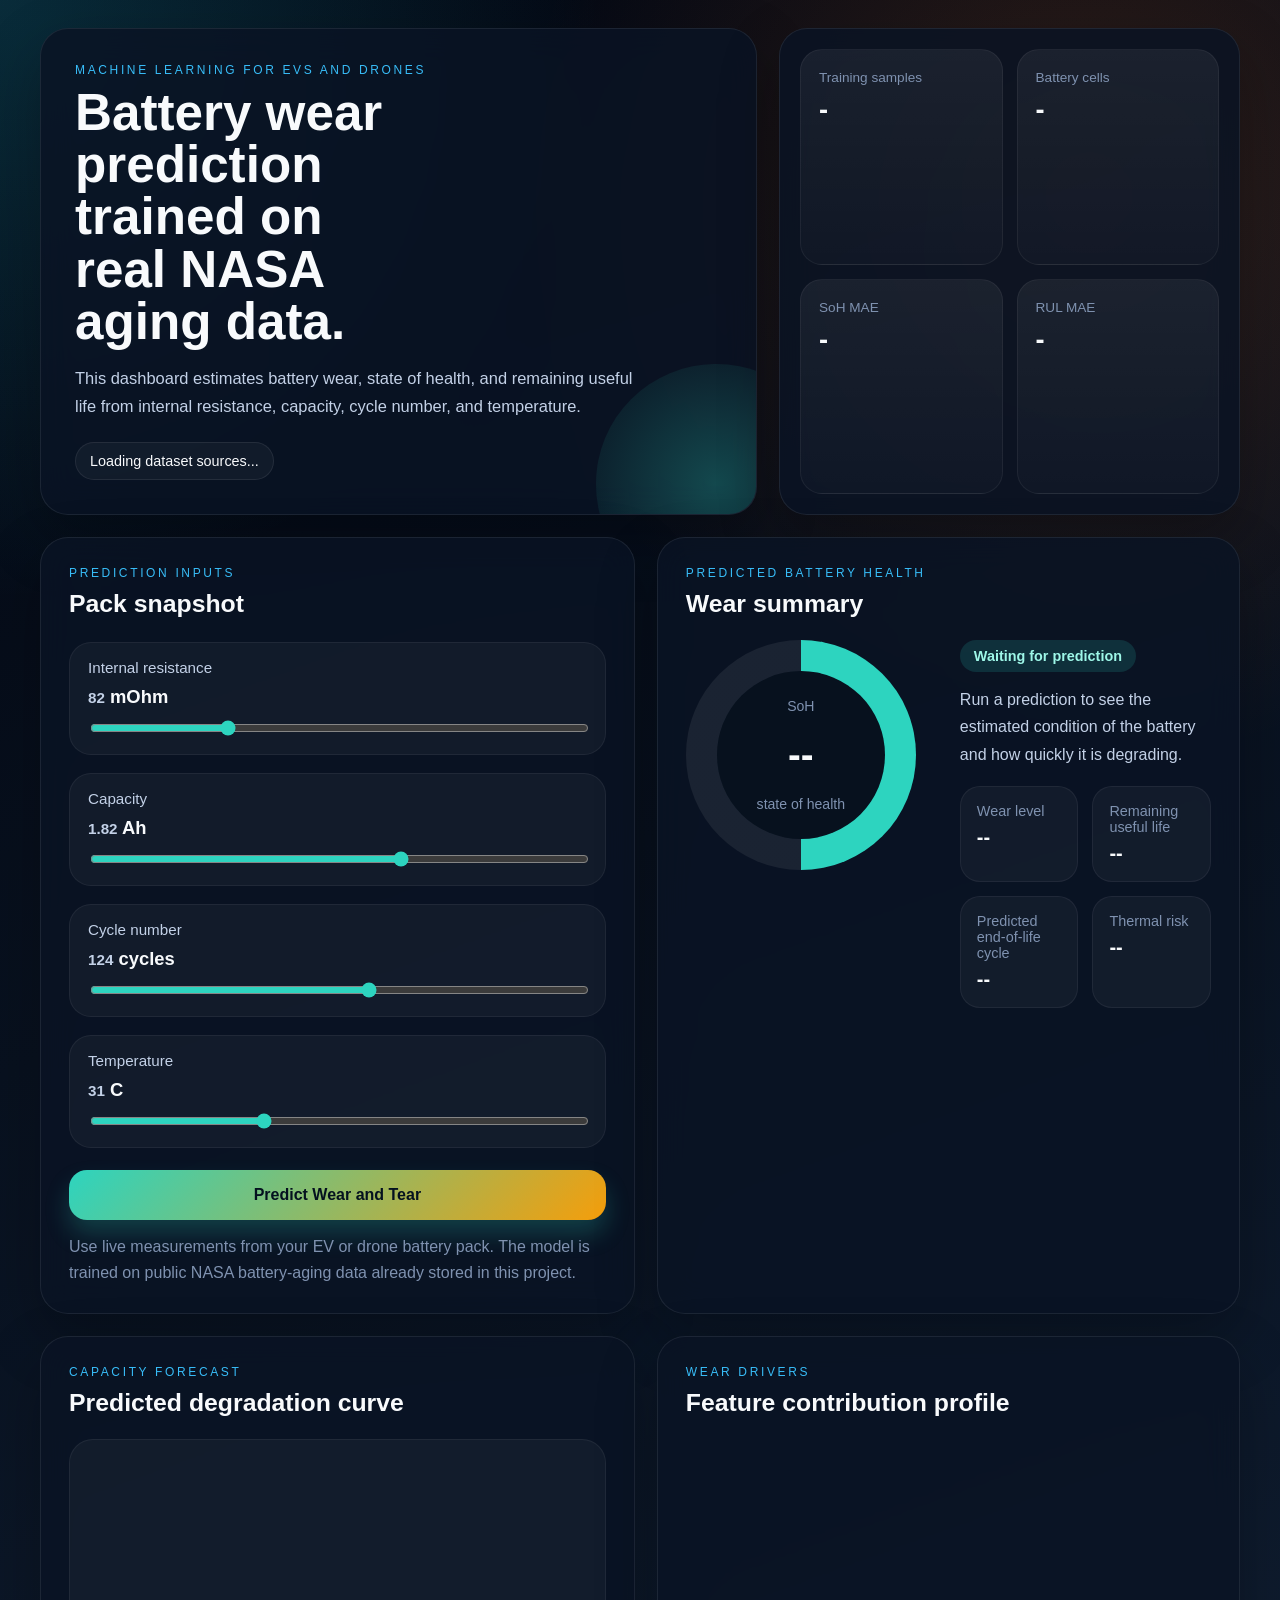
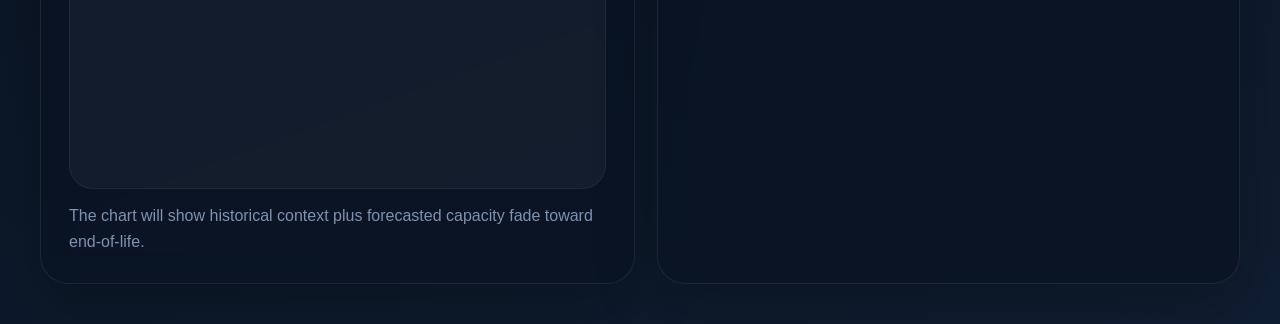
==== index.html @ 57dd6e6f "Add files via upload" ====
<!DOCTYPE html>
<html lang="en">
<head>
  <meta charset="UTF-8">
  <meta name="viewport" content="width=device-width, initial-scale=1.0">
  <title>Battery Degradation Predictor</title>
  <link rel="stylesheet" href="/styles.css">
</head>
<body>
  <div class="page-shell">
    <header class="hero">
      <div class="hero-copy">
        <p class="eyebrow">Machine Learning for EVs and Drones</p>
        <h1>Battery wear prediction trained on real NASA aging data.</h1>
        <p class="hero-text">
          This dashboard estimates battery wear, state of health, and remaining useful life
          from internal resistance, capacity, cycle number, and temperature.
        </p>
        <div class="hero-chips" id="source-chips">
          <span class="chip">Loading dataset sources...</span>
        </div>
      </div>
      <div class="hero-panel">
        <div class="stat-card">
          <span class="stat-label">Training samples</span>
          <strong id="sample-count">-</strong>
        </div>
        <div class="stat-card">
          <span class="stat-label">Battery cells</span>
          <strong id="battery-count">-</strong>
        </div>
        <div class="stat-card">
          <span class="stat-label">SoH MAE</span>
          <strong id="soh-metric">-</strong>
        </div>
        <div class="stat-card">
          <span class="stat-label">RUL MAE</span>
          <strong id="rul-metric">-</strong>
        </div>
      </div>
    </header>

    <main class="dashboard">
      <section class="panel input-panel">
        <div class="panel-head">
          <p class="panel-kicker">Prediction Inputs</p>
          <h2>Pack snapshot</h2>
        </div>

        <div class="field-grid">
          <label class="field">
            <span>Internal resistance</span>
            <strong><span id="ir-display">82</span> mOhm</strong>
            <input id="internal-resistance" type="range" min="20" max="250" step="1" value="82">
          </label>

          <label class="field">
            <span>Capacity</span>
            <strong><span id="capacity-display">1.82</span> Ah</strong>
            <input id="capacity" type="range" min="1.35" max="2.10" step="0.01" value="1.82">
          </label>

          <label class="field">
            <span>Cycle number</span>
            <strong><span id="cycle-display">124</span> cycles</strong>
            <input id="cycle-number" type="range" min="1" max="220" step="1" value="124">
          </label>

          <label class="field">
            <span>Temperature</span>
            <strong><span id="temperature-display">31</span> C</strong>
            <input id="temperature" type="range" min="20" max="52" step="1" value="31">
          </label>
        </div>

        <button class="predict-button" id="predict-button">Predict Wear and Tear</button>
        <p class="input-note">
          Use live measurements from your EV or drone battery pack. The model is trained on public
          NASA battery-aging data already stored in this project.
        </p>
      </section>

      <section class="panel result-panel">
        <div class="panel-head">
          <p class="panel-kicker">Predicted Battery Health</p>
          <h2>Wear summary</h2>
        </div>

        <div class="summary-row">
          <div class="health-ring">
            <div class="health-ring-inner">
              <span class="health-label">SoH</span>
              <strong id="soh-value">--</strong>
              <span class="health-sub">state of health</span>
            </div>
          </div>

          <div class="summary-copy">
            <span class="badge" id="health-badge">Waiting for prediction</span>
            <p id="health-text">
              Run a prediction to see the estimated condition of the battery and how quickly it is degrading.
            </p>
            <div class="summary-metrics">
              <div class="metric-tile">
                <span>Wear level</span>
                <strong id="wear-value">--</strong>
              </div>
              <div class="metric-tile">
                <span>Remaining useful life</span>
                <strong id="rul-value">--</strong>
              </div>
              <div class="metric-tile">
                <span>Predicted end-of-life cycle</span>
                <strong id="eol-value">--</strong>
              </div>
              <div class="metric-tile">
                <span>Thermal risk</span>
                <strong id="thermal-value">--</strong>
              </div>
            </div>
          </div>
        </div>
      </section>

      <section class="panel chart-panel">
        <div class="panel-head">
          <p class="panel-kicker">Capacity Forecast</p>
          <h2>Predicted degradation curve</h2>
        </div>
        <div class="chart-card">
          <svg id="forecast-chart" viewBox="0 0 760 320" preserveAspectRatio="none"></svg>
        </div>
        <p class="chart-note" id="forecast-note">
          The chart will show historical context plus forecasted capacity fade toward end-of-life.
        </p>
      </section>

      <section class="panel chart-panel">
        <div class="panel-head">
          <p class="panel-kicker">Wear Drivers</p>
          <h2>Feature contribution profile</h2>
        </div>
        <div id="contribution-list" class="contribution-list"></div>
      </section>
    </main>
  </div>

  <script src="/app.js"></script>
</body>
</html>
---- styles.css ----
:root {
  --bg: #08111f;
  --panel: rgba(10, 20, 36, 0.84);
  --panel-border: rgba(255, 255, 255, 0.08);
  --text: #f8fafc;
  --muted: #c3d1e7;
  --subtle: #7f92b0;
  --teal: #2dd4bf;
  --cyan: #38bdf8;
  --amber: #f59e0b;
  --orange: #f97316;
  --red: #ef4444;
  --shadow: 0 24px 60px rgba(0, 0, 0, 0.26);
}

* {
  box-sizing: border-box;
}

html,
body {
  margin: 0;
  min-height: 100%;
}

body {
  font-family: Aptos, "Segoe UI Variable", Bahnschrift, "Trebuchet MS", sans-serif;
  color: var(--text);
  background:
    radial-gradient(circle at top left, rgba(34, 211, 238, 0.18), transparent 26%),
    radial-gradient(circle at 85% 10%, rgba(249, 115, 22, 0.17), transparent 28%),
    linear-gradient(160deg, #030712 0%, #08111f 45%, #101e32 100%);
}

.page-shell {
  width: min(1200px, calc(100% - 32px));
  margin: 0 auto;
  padding: 28px 0 40px;
}

.hero {
  display: grid;
  grid-template-columns: 1.4fr 0.9fr;
  gap: 22px;
  align-items: stretch;
  margin-bottom: 22px;
}

.hero-copy,
.hero-panel,
.panel {
  background: var(--panel);
  border: 1px solid var(--panel-border);
  border-radius: 28px;
  box-shadow: var(--shadow);
  backdrop-filter: blur(16px);
}

.hero-copy {
  padding: 34px;
  position: relative;
  overflow: hidden;
}

.hero-copy::after {
  content: "";
  position: absolute;
  inset: auto -80px -90px auto;
  width: 240px;
  height: 240px;
  border-radius: 50%;
  background: radial-gradient(circle, rgba(45, 212, 191, 0.28), rgba(45, 212, 191, 0));
}

.eyebrow,
.panel-kicker {
  font-size: 12px;
  letter-spacing: 0.22em;
  text-transform: uppercase;
  color: var(--cyan);
  margin: 0 0 10px;
}

h1,
h2,
p {
  margin: 0;
}

h1 {
  font-size: clamp(2rem, 4vw, 3.4rem);
  line-height: 1.02;
  max-width: 11ch;
}

.hero-text {
  margin-top: 16px;
  max-width: 62ch;
  color: var(--muted);
  font-size: 1.03rem;
  line-height: 1.7;
}

.hero-chips {
  display: flex;
  flex-wrap: wrap;
  gap: 10px;
  margin-top: 22px;
}

.chip {
  border: 1px solid rgba(255, 255, 255, 0.08);
  background: rgba(255, 255, 255, 0.04);
  color: var(--text);
  padding: 10px 14px;
  border-radius: 999px;
  font-size: 0.9rem;
}

.hero-panel {
  display: grid;
  grid-template-columns: 1fr 1fr;
  gap: 14px;
  padding: 20px;
}

.stat-card {
  border-radius: 22px;
  padding: 18px;
  background: linear-gradient(180deg, rgba(255, 255, 255, 0.06), rgba(255, 255, 255, 0.02));
  border: 1px solid rgba(255, 255, 255, 0.06);
}

.stat-card strong {
  display: block;
  font-size: 1.7rem;
  margin-top: 8px;
}

.stat-label {
  color: var(--subtle);
  font-size: 0.85rem;
}

.dashboard {
  display: grid;
  grid-template-columns: 1.02fr 1fr;
  gap: 22px;
}

.panel {
  padding: 28px;
}

.input-panel,
.result-panel {
  min-height: 420px;
}

.chart-panel {
  min-height: 360px;
}

.panel-head h2 {
  font-size: 1.55rem;
}

.field-grid {
  display: grid;
  gap: 18px;
  margin-top: 24px;
}

.field {
  display: grid;
  gap: 10px;
  padding: 16px 18px;
  border-radius: 22px;
  background: rgba(255, 255, 255, 0.04);
  border: 1px solid rgba(255, 255, 255, 0.06);
}

.field span {
  color: var(--muted);
  font-size: 0.95rem;
}

.field strong {
  font-size: 1.15rem;
}

input[type="range"] {
  width: 100%;
  accent-color: var(--teal);
}

.predict-button {
  margin-top: 22px;
  width: 100%;
  border: none;
  border-radius: 18px;
  padding: 16px 18px;
  font-size: 1rem;
  font-weight: 700;
  color: #04111f;
  cursor: pointer;
  background: linear-gradient(135deg, var(--teal), var(--amber));
  box-shadow: 0 14px 24px rgba(45, 212, 191, 0.22);
}

.predict-button:hover {
  filter: brightness(1.04);
}

.input-note,
.chart-note {
  margin-top: 14px;
  color: var(--subtle);
  line-height: 1.6;
}

.summary-row {
  display: grid;
  grid-template-columns: 250px 1fr;
  gap: 24px;
  margin-top: 22px;
}

.health-ring {
  width: 230px;
  height: 230px;
  border-radius: 50%;
  background: conic-gradient(var(--teal) 0deg, var(--teal) 180deg, rgba(255, 255, 255, 0.07) 180deg);
  display: grid;
  place-items: center;
  transition: background 300ms ease;
}

.health-ring-inner {
  width: 168px;
  height: 168px;
  border-radius: 50%;
  background: #07111e;
  display: grid;
  place-items: center;
  text-align: center;
  padding: 20px;
}

.health-label,
.health-sub {
  color: var(--subtle);
  font-size: 0.88rem;
}

#soh-value {
  font-size: 2.4rem;
  margin: 6px 0;
}

.badge {
  display: inline-flex;
  align-items: center;
  padding: 8px 14px;
  border-radius: 999px;
  font-size: 0.9rem;
  font-weight: 700;
  margin-bottom: 14px;
  background: rgba(45, 212, 191, 0.15);
  color: #9ef7e8;
}

.summary-copy p {
  color: var(--muted);
  line-height: 1.7;
}

.summary-metrics {
  display: grid;
  grid-template-columns: 1fr 1fr;
  gap: 14px;
  margin-top: 18px;
}

.metric-tile {
  padding: 16px;
  border-radius: 20px;
  background: rgba(255, 255, 255, 0.04);
  border: 1px solid rgba(255, 255, 255, 0.06);
}

.metric-tile span {
  display: block;
  color: var(--subtle);
  font-size: 0.9rem;
}

.metric-tile strong {
  display: block;
  margin-top: 7px;
  font-size: 1.25rem;
}

.chart-card {
  margin-top: 22px;
  padding: 12px;
  border-radius: 24px;
  background: rgba(255, 255, 255, 0.04);
  border: 1px solid rgba(255, 255, 255, 0.06);
}

#forecast-chart {
  width: 100%;
  height: 320px;
}

.contribution-list {
  display: grid;
  gap: 14px;
  margin-top: 24px;
}

.contribution-item {
  border-radius: 20px;
  padding: 14px 16px;
  background: rgba(255, 255, 255, 0.04);
  border: 1px solid rgba(255, 255, 255, 0.06);
}

.contribution-top {
  display: flex;
  justify-content: space-between;
  gap: 12px;
  margin-bottom: 10px;
}

.contribution-top span {
  color: var(--muted);
}

.contribution-bar {
  height: 11px;
  border-radius: 999px;
  background: rgba(255, 255, 255, 0.08);
  overflow: hidden;
}

.contribution-fill {
  height: 100%;
  border-radius: inherit;
}

@media (max-width: 1024px) {
  .hero,
  .dashboard {
    grid-template-columns: 1fr;
  }

  .summary-row {
    grid-template-columns: 1fr;
    justify-items: center;
  }

  .summary-copy {
    width: 100%;
  }
}

@media (max-width: 640px) {
  .page-shell {
    width: min(100% - 20px, 1200px);
    padding-top: 18px;
  }

  .hero-copy,
  .hero-panel,
  .panel {
    border-radius: 24px;
  }

  .hero-panel,
  .summary-metrics {
    grid-template-columns: 1fr;
  }

  .health-ring {
    width: 200px;
    height: 200px;
  }

  .health-ring-inner {
    width: 146px;
    height: 146px;
  }
}
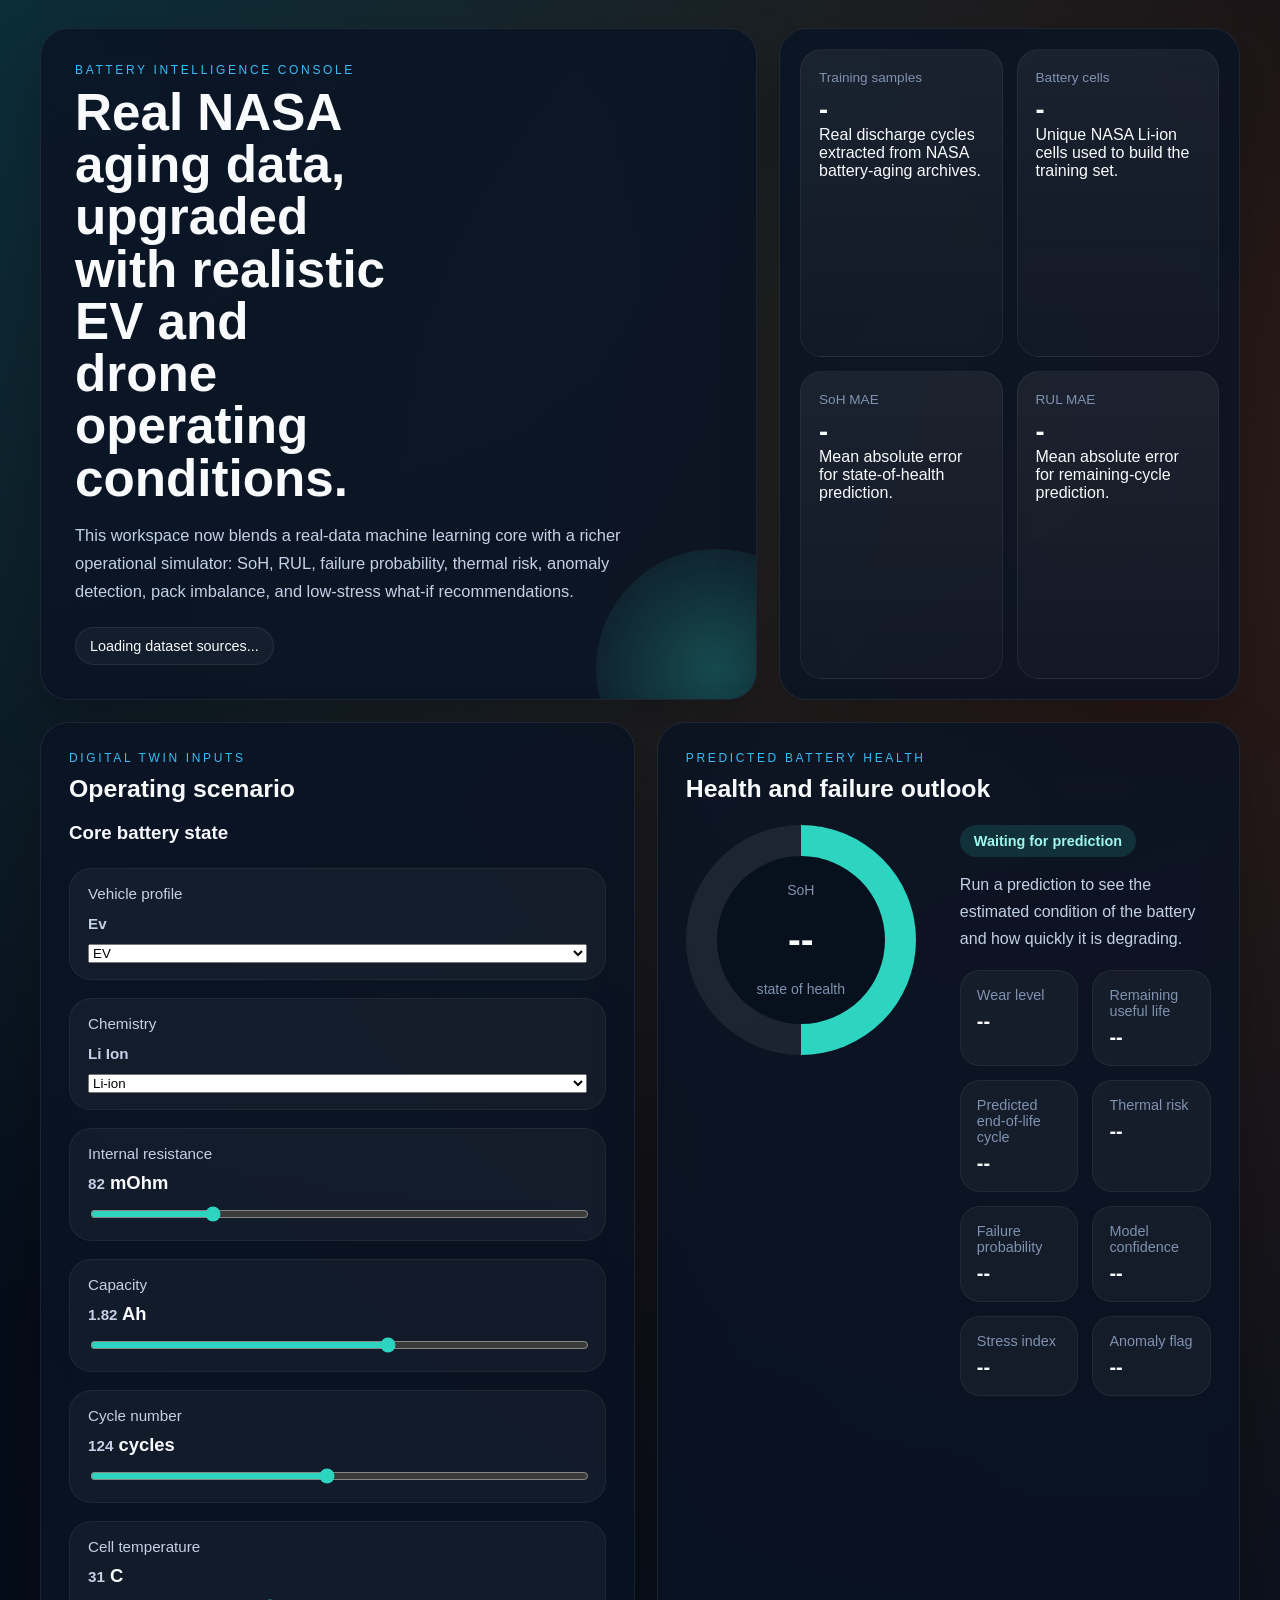
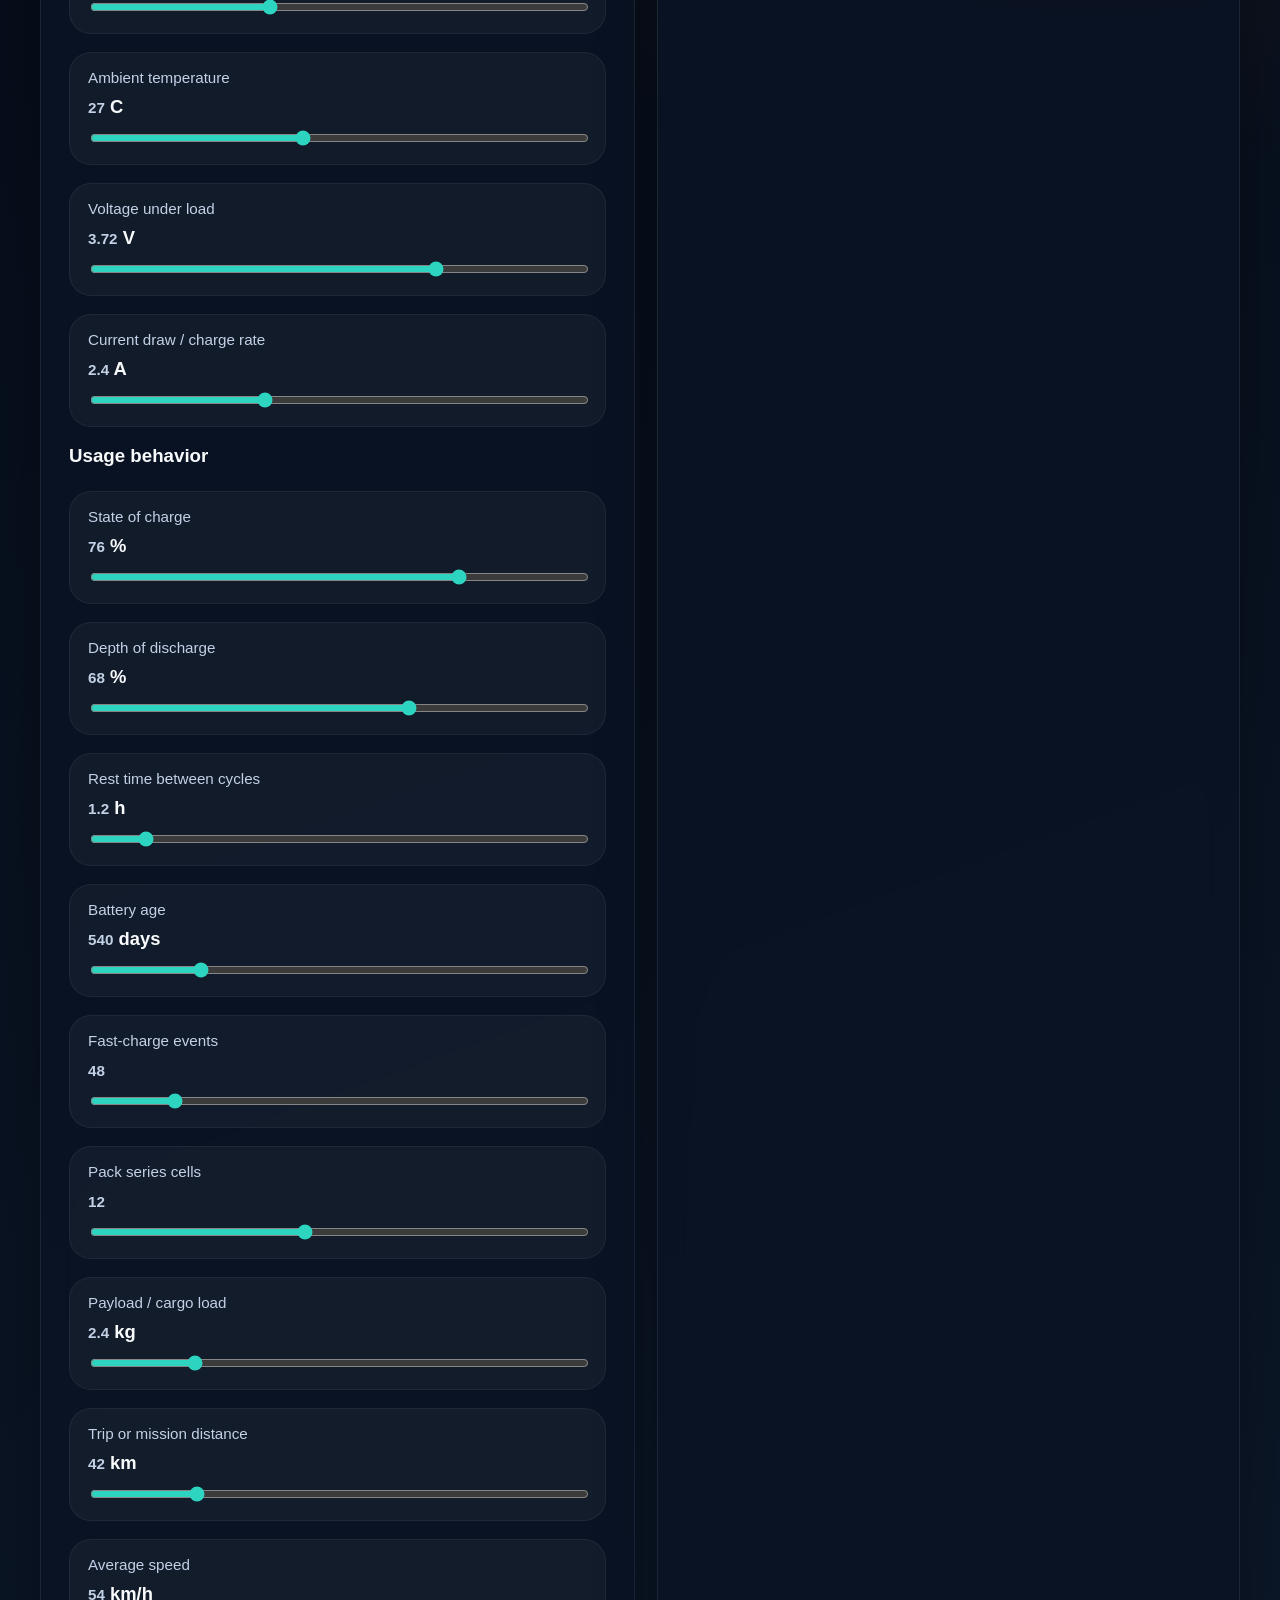
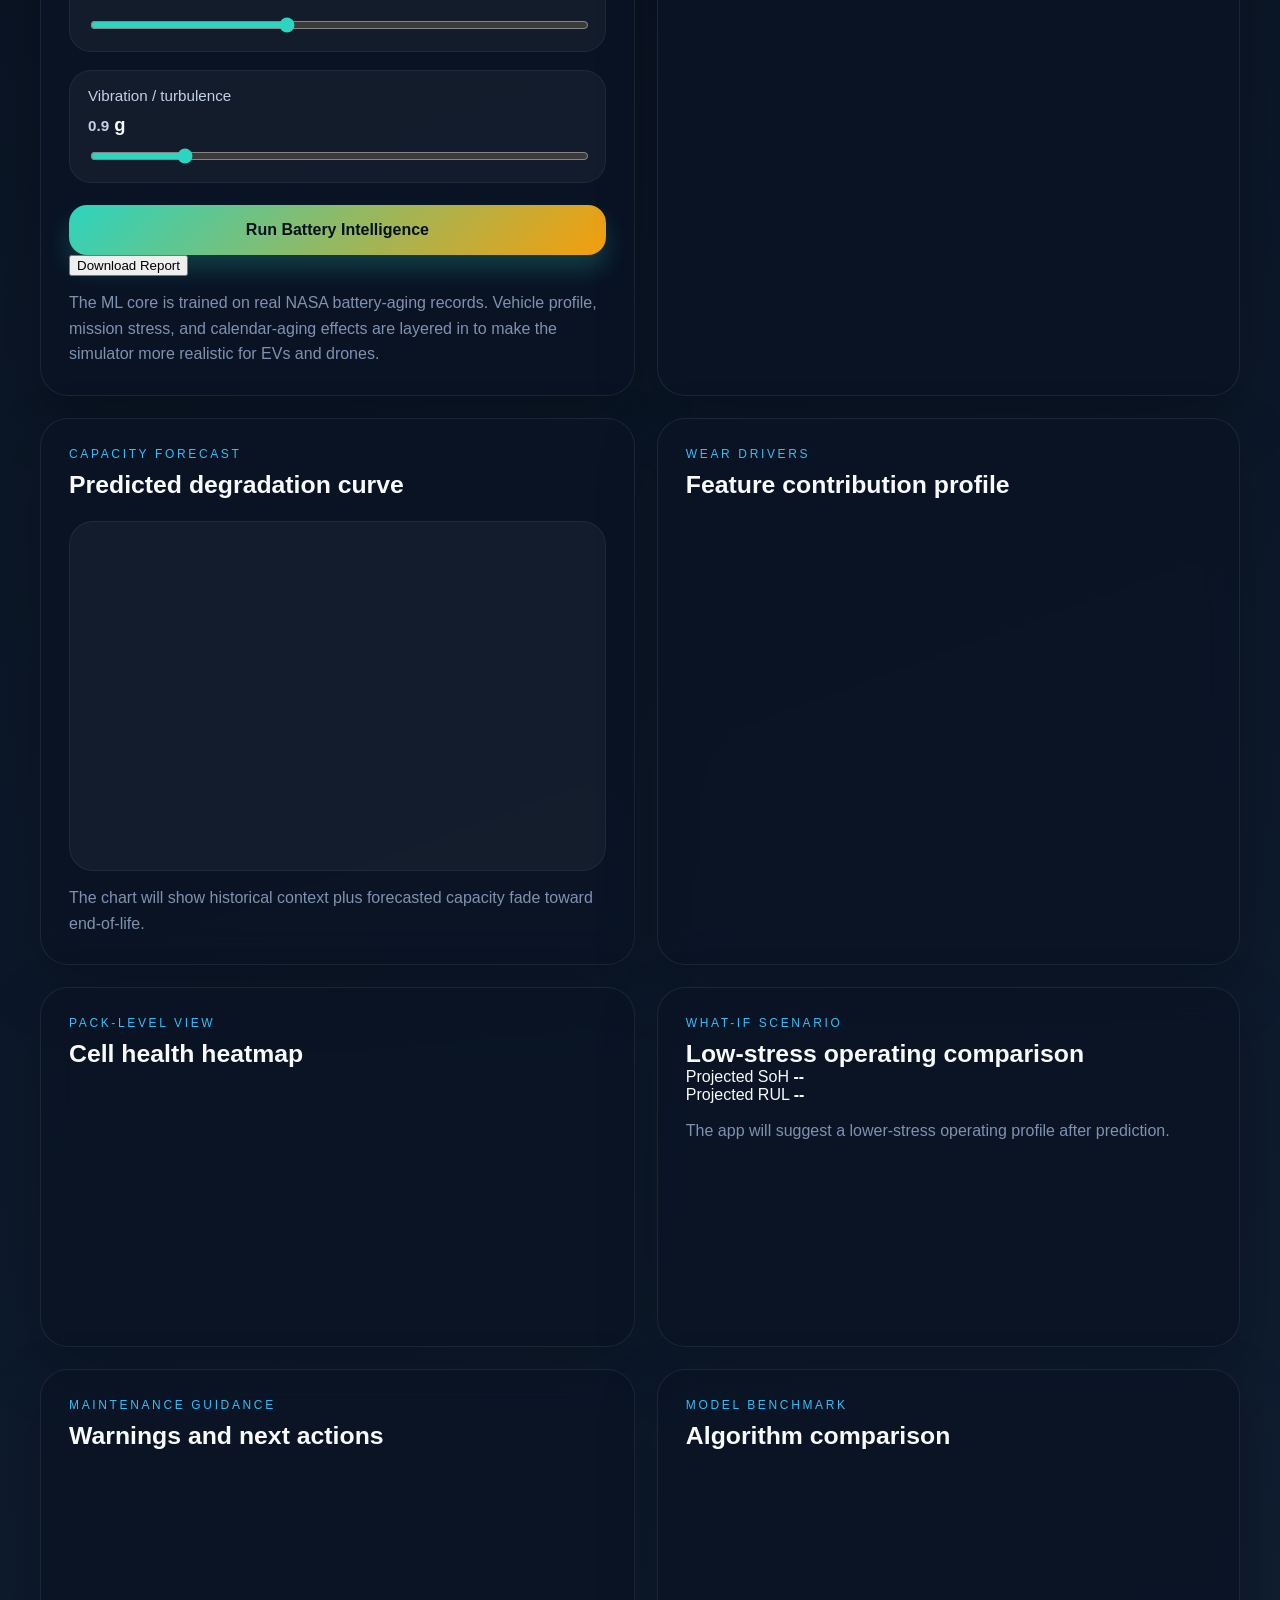
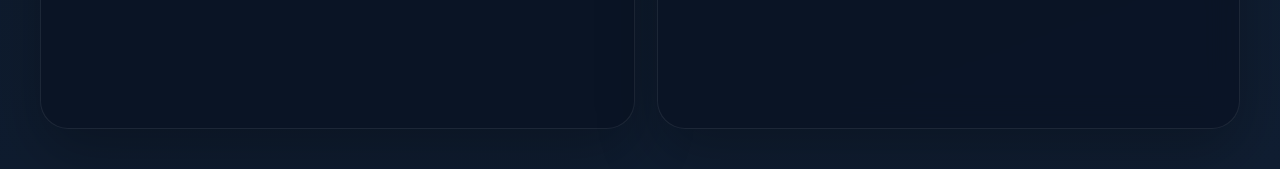
==== commit 61c7c5c5: "Update index.html" ====
--- a/index.html
+++ b/index.html
@@ -3,18 +3,18 @@
 <head>
   <meta charset="UTF-8">
   <meta name="viewport" content="width=device-width, initial-scale=1.0">
-  <title>Battery Degradation Predictor</title>
-  <link rel="stylesheet" href="/styles.css">
+  <title>Battery Intelligence Console</title>
+  <link rel="stylesheet" href="styles.css?v=20260406b">
 </head>
 <body>
   <div class="page-shell">
     <header class="hero">
       <div class="hero-copy">
-        <p class="eyebrow">Machine Learning for EVs and Drones</p>
-        <h1>Battery wear prediction trained on real NASA aging data.</h1>
+        <p class="eyebrow">Battery Intelligence Console</p>
+        <h1>Real NASA aging data, upgraded with realistic EV and drone operating conditions.</h1>
         <p class="hero-text">
-          This dashboard estimates battery wear, state of health, and remaining useful life
-          from internal resistance, capacity, cycle number, and temperature.
+          This workspace now blends a real-data machine learning core with a richer operational simulator:
+          SoH, RUL, failure probability, thermal risk, anomaly detection, pack imbalance, and low-stress what-if recommendations.
         </p>
         <div class="hero-chips" id="source-chips">
           <span class="chip">Loading dataset sources...</span>
@@ -24,66 +24,177 @@
         <div class="stat-card">
           <span class="stat-label">Training samples</span>
           <strong id="sample-count">-</strong>
+          <p class="stat-detail" id="sample-detail">Real discharge cycles extracted from NASA battery-aging archives.</p>
         </div>
         <div class="stat-card">
           <span class="stat-label">Battery cells</span>
           <strong id="battery-count">-</strong>
+          <p class="stat-detail" id="battery-detail">Unique NASA Li-ion cells used to build the training set.</p>
         </div>
         <div class="stat-card">
           <span class="stat-label">SoH MAE</span>
           <strong id="soh-metric">-</strong>
+          <p class="stat-detail" id="soh-detail">Mean absolute error for state-of-health prediction.</p>
         </div>
         <div class="stat-card">
           <span class="stat-label">RUL MAE</span>
           <strong id="rul-metric">-</strong>
+          <p class="stat-detail" id="rul-detail">Mean absolute error for remaining-cycle prediction.</p>
         </div>
       </div>
     </header>
 
     <main class="dashboard">
-      <section class="panel input-panel">
-        <div class="panel-head">
-          <p class="panel-kicker">Prediction Inputs</p>
-          <h2>Pack snapshot</h2>
-        </div>
-
-        <div class="field-grid">
-          <label class="field">
-            <span>Internal resistance</span>
-            <strong><span id="ir-display">82</span> mOhm</strong>
-            <input id="internal-resistance" type="range" min="20" max="250" step="1" value="82">
-          </label>
-
-          <label class="field">
-            <span>Capacity</span>
-            <strong><span id="capacity-display">1.82</span> Ah</strong>
-            <input id="capacity" type="range" min="1.35" max="2.10" step="0.01" value="1.82">
-          </label>
-
-          <label class="field">
-            <span>Cycle number</span>
-            <strong><span id="cycle-display">124</span> cycles</strong>
-            <input id="cycle-number" type="range" min="1" max="220" step="1" value="124">
-          </label>
-
-          <label class="field">
-            <span>Temperature</span>
-            <strong><span id="temperature-display">31</span> C</strong>
-            <input id="temperature" type="range" min="20" max="52" step="1" value="31">
-          </label>
-        </div>
-
-        <button class="predict-button" id="predict-button">Predict Wear and Tear</button>
-        <p class="input-note">
-          Use live measurements from your EV or drone battery pack. The model is trained on public
-          NASA battery-aging data already stored in this project.
-        </p>
+      <section class="panel input-panel wide-panel">
+        <div class="panel-head">
+          <p class="panel-kicker">Digital Twin Inputs</p>
+          <h2>Operating scenario</h2>
+        </div>
+
+        <div class="cluster-grid">
+          <div class="subpanel">
+            <h3>Core battery state</h3>
+            <div class="field-grid">
+              <label class="field">
+                <span>Vehicle profile</span>
+                <strong><span id="vehicle-type-display">EV</span></strong>
+                <select id="vehicle-type">
+                  <option value="ev">EV</option>
+                  <option value="drone">Drone</option>
+                </select>
+              </label>
+
+              <label class="field">
+                <span>Chemistry</span>
+                <strong><span id="chemistry-display">Li-ion</span></strong>
+                <select id="chemistry">
+                  <option value="li-ion">Li-ion</option>
+                  <option value="lipo">LiPo</option>
+                  <option value="lfp">LFP</option>
+                </select>
+              </label>
+
+              <label class="field">
+                <span>Internal resistance</span>
+                <strong><span id="ir-display">82</span> mOhm</strong>
+                <input id="internal-resistance" type="range" min="20" max="280" step="1" value="82">
+              </label>
+
+              <label class="field">
+                <span>Capacity</span>
+                <strong><span id="capacity-display">1.82</span> Ah</strong>
+                <input id="capacity" type="range" min="1.1" max="2.3" step="0.01" value="1.82">
+              </label>
+
+              <label class="field">
+                <span>Cycle number</span>
+                <strong><span id="cycle-display">124</span> cycles</strong>
+                <input id="cycle-number" type="range" min="1" max="260" step="1" value="124">
+              </label>
+
+              <label class="field">
+                <span>Cell temperature</span>
+                <strong><span id="temperature-display">31</span> C</strong>
+                <input id="temperature" type="range" min="15" max="60" step="1" value="31">
+              </label>
+
+              <label class="field">
+                <span>Ambient temperature</span>
+                <strong><span id="ambient-display">27</span> C</strong>
+                <input id="ambient-temperature" type="range" min="10" max="50" step="1" value="27">
+              </label>
+
+              <label class="field">
+                <span>Voltage under load</span>
+                <strong><span id="voltage-display">3.72</span> V</strong>
+                <input id="voltage" type="range" min="2.6" max="4.2" step="0.01" value="3.72">
+              </label>
+
+              <label class="field">
+                <span>Current draw / charge rate</span>
+                <strong><span id="current-display">2.4</span> A</strong>
+                <input id="current" type="range" min="0.5" max="6.0" step="0.1" value="2.4">
+              </label>
+            </div>
+          </div>
+
+          <div class="subpanel">
+            <h3>Usage behavior</h3>
+            <div class="field-grid">
+              <label class="field">
+                <span>State of charge</span>
+                <strong><span id="soc-display">76</span> %</strong>
+                <input id="soc" type="range" min="5" max="100" step="1" value="76">
+              </label>
+
+              <label class="field">
+                <span>Depth of discharge</span>
+                <strong><span id="dod-display">68</span> %</strong>
+                <input id="dod" type="range" min="10" max="100" step="1" value="68">
+              </label>
+
+              <label class="field">
+                <span>Rest time between cycles</span>
+                <strong><span id="rest-display">1.2</span> h</strong>
+                <input id="rest-hours" type="range" min="0" max="12" step="0.1" value="1.2">
+              </label>
+
+              <label class="field">
+                <span>Battery age</span>
+                <strong><span id="age-display">540</span> days</strong>
+                <input id="age-days" type="range" min="10" max="2500" step="10" value="540">
+              </label>
+
+              <label class="field">
+                <span>Fast-charge events</span>
+                <strong><span id="fast-charge-display">48</span></strong>
+                <input id="fast-charge-count" type="range" min="0" max="300" step="1" value="48">
+              </label>
+
+              <label class="field">
+                <span>Pack series cells</span>
+                <strong><span id="pack-cells-display">12</span></strong>
+                <input id="pack-series-cells" type="range" min="6" max="20" step="1" value="12">
+              </label>
+
+              <label class="field">
+                <span>Payload / cargo load</span>
+                <strong><span id="payload-display">2.4</span> kg</strong>
+                <input id="payload" type="range" min="0" max="12" step="0.1" value="2.4">
+              </label>
+
+              <label class="field">
+                <span>Trip or mission distance</span>
+                <strong><span id="distance-display">42</span> km</strong>
+                <input id="trip-distance" type="range" min="1" max="200" step="1" value="42">
+              </label>
+
+              <label class="field">
+                <span>Average speed</span>
+                <strong><span id="speed-display">54</span> km/h</strong>
+                <input id="average-speed" type="range" min="5" max="130" step="1" value="54">
+              </label>
+
+              <label class="field">
+                <span>Vibration / turbulence</span>
+                <strong><span id="vibration-display">0.9</span> g</strong>
+                <input id="vibration" type="range" min="0" max="5" step="0.1" value="0.9">
+              </label>
+            </div>
+          </div>
+        </div>
+
+        <div class="button-row">
+          <button class="predict-button" id="predict-button">Run Battery Intelligence</button>
+          <button class="ghost-button" id="download-report">Download Report</button>
+        </div>
+        <p class="input-note">The ML core is trained on real NASA battery-aging records. Vehicle profile, mission stress, and calendar-aging effects are layered in to make the simulator more realistic for EVs and drones.</p>
       </section>
 
       <section class="panel result-panel">
         <div class="panel-head">
           <p class="panel-kicker">Predicted Battery Health</p>
-          <h2>Wear summary</h2>
+          <h2>Health and failure outlook</h2>
         </div>
 
         <div class="summary-row">
@@ -117,6 +228,22 @@
                 <span>Thermal risk</span>
                 <strong id="thermal-value">--</strong>
               </div>
+              <div class="metric-tile">
+                <span>Failure probability</span>
+                <strong id="failure-value">--</strong>
+              </div>
+              <div class="metric-tile">
+                <span>Model confidence</span>
+                <strong id="confidence-value">--</strong>
+              </div>
+              <div class="metric-tile">
+                <span>Stress index</span>
+                <strong id="stress-value">--</strong>
+              </div>
+              <div class="metric-tile">
+                <span>Anomaly flag</span>
+                <strong id="anomaly-value">--</strong>
+              </div>
             </div>
           </div>
         </div>
@@ -142,9 +269,51 @@
         </div>
         <div id="contribution-list" class="contribution-list"></div>
       </section>
+
+      <section class="panel chart-panel">
+        <div class="panel-head">
+          <p class="panel-kicker">Pack-level View</p>
+          <h2>Cell health heatmap</h2>
+        </div>
+        <div id="heatmap-grid" class="heatmap-grid"></div>
+      </section>
+
+      <section class="panel chart-panel">
+        <div class="panel-head">
+          <p class="panel-kicker">What-if Scenario</p>
+          <h2>Low-stress operating comparison</h2>
+        </div>
+        <div class="comparison-card">
+          <div class="comparison-tile">
+            <span>Projected SoH</span>
+            <strong id="whatif-soh">--</strong>
+          </div>
+          <div class="comparison-tile">
+            <span>Projected RUL</span>
+            <strong id="whatif-rul">--</strong>
+          </div>
+          <p id="whatif-text" class="chart-note">The app will suggest a lower-stress operating profile after prediction.</p>
+        </div>
+      </section>
+
+      <section class="panel chart-panel">
+        <div class="panel-head">
+          <p class="panel-kicker">Maintenance Guidance</p>
+          <h2>Warnings and next actions</h2>
+        </div>
+        <div class="alerts" id="recommendations-list"></div>
+      </section>
+
+      <section class="panel chart-panel wide-panel">
+        <div class="panel-head">
+          <p class="panel-kicker">Model Benchmark</p>
+          <h2>Algorithm comparison</h2>
+        </div>
+        <div id="model-comparison" class="model-comparison"></div>
+      </section>
     </main>
   </div>
 
-  <script src="/app.js"></script>
+  <script src="/app.js?v=20260406b"></script>
 </body>
 </html>
